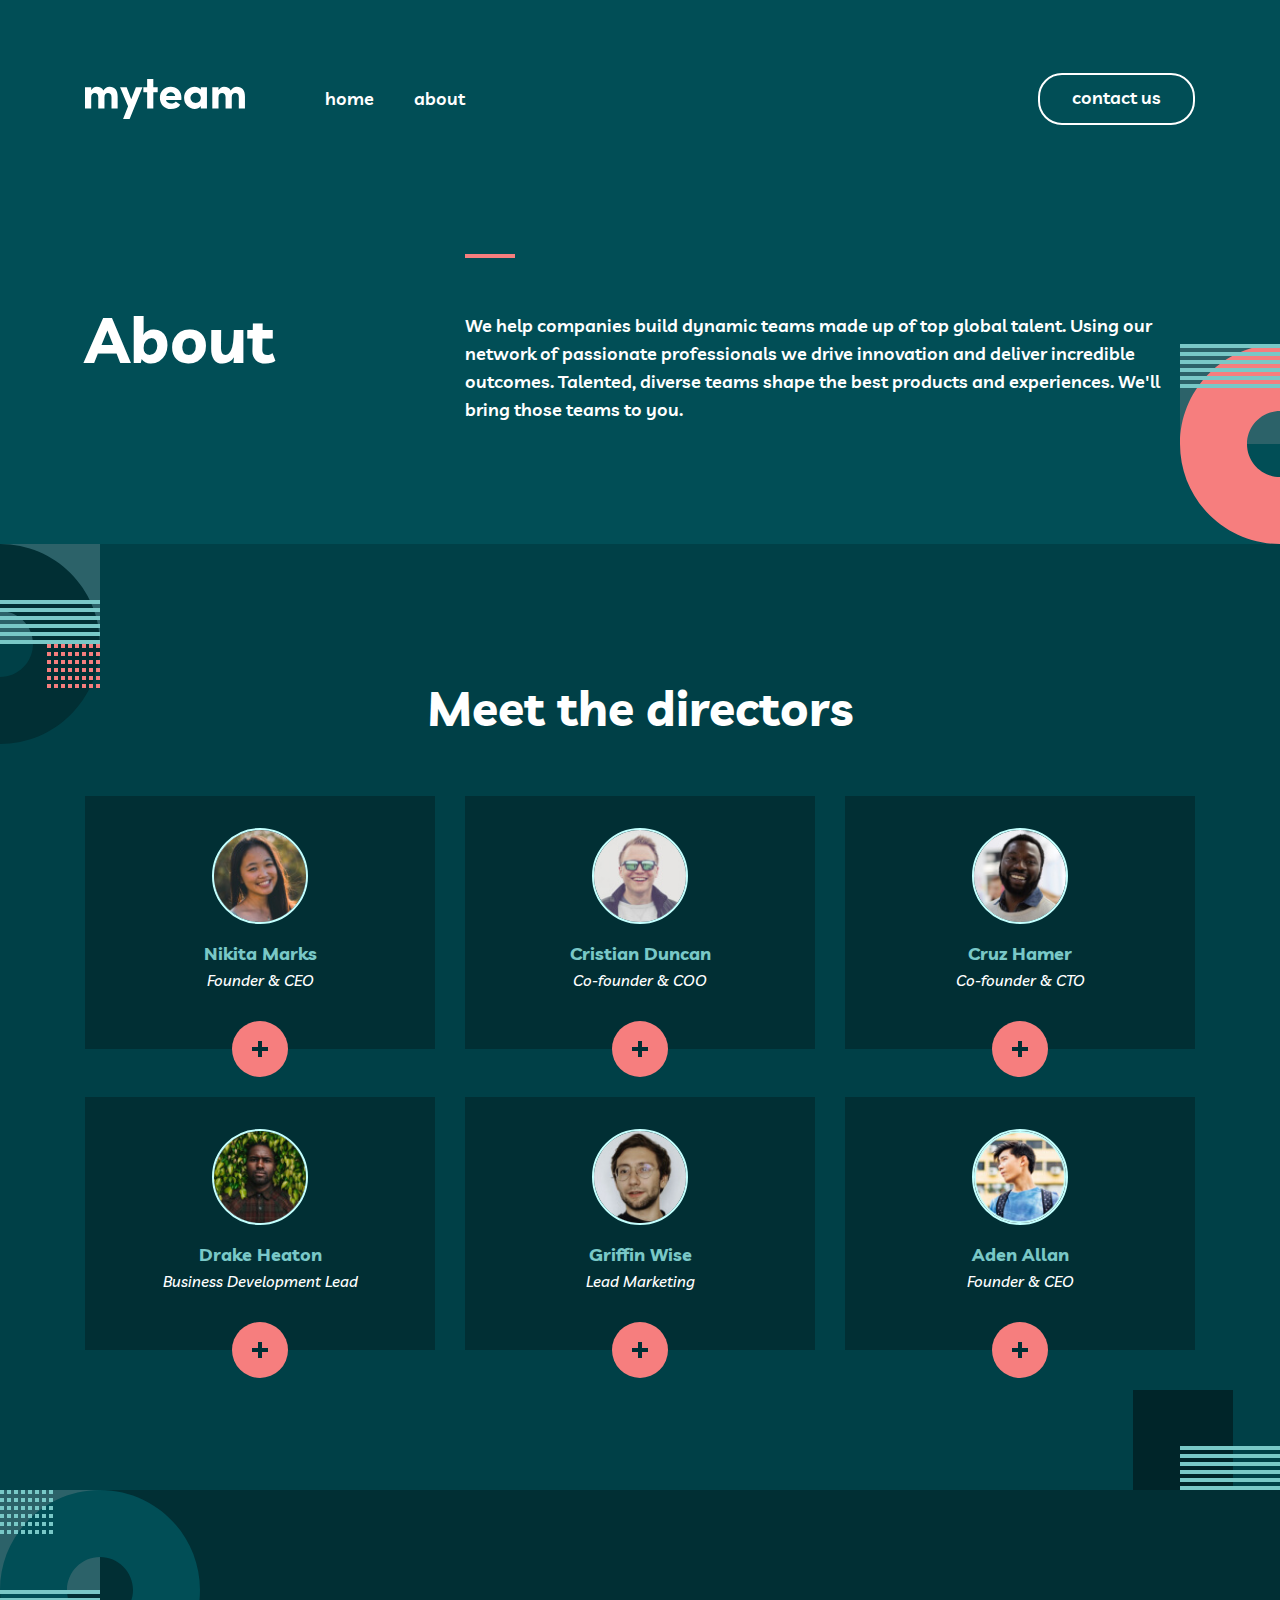
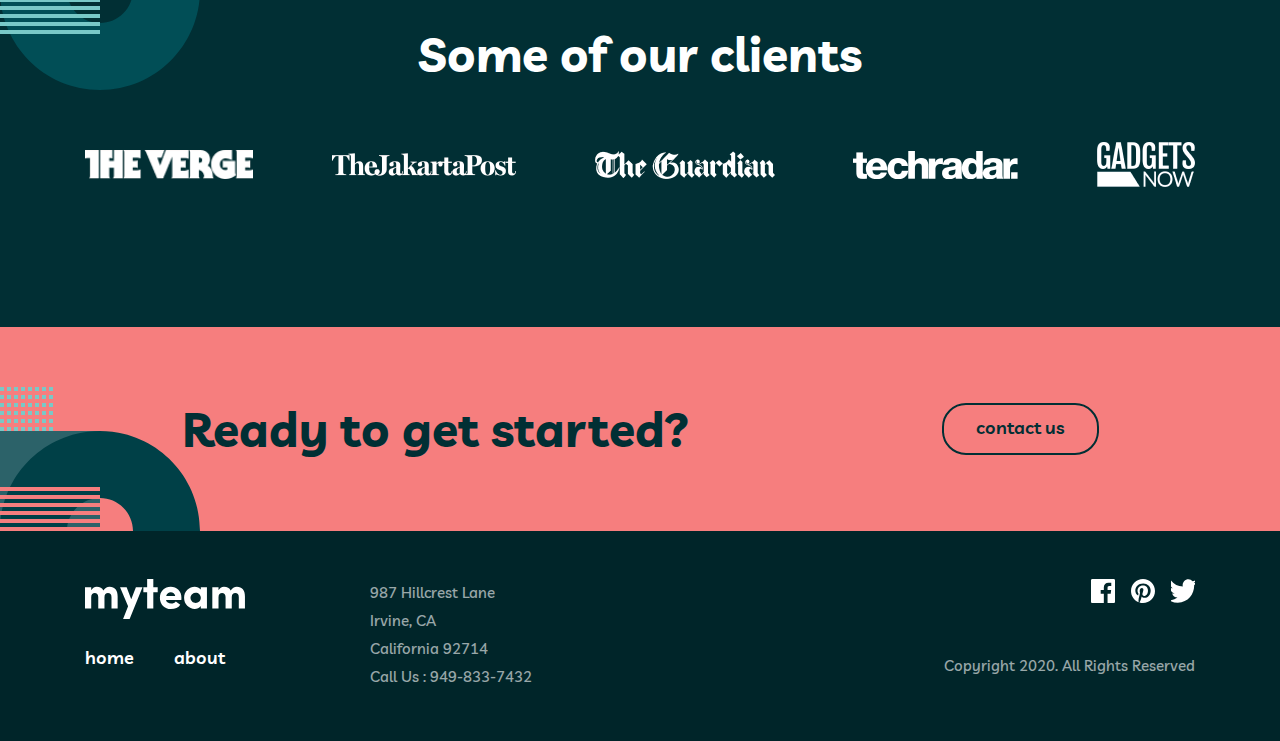
==== about.html @ 6ffe3299 "Initial Commit" ====
<!DOCTYPE html>
<html lang="en">
<head>
  <meta charset="UTF-8">
  <meta http-equiv="X-UA-Compatible" content="IE=edge">
  <meta name="viewport" content="width=device-width, initial-scale=1.0">
  <title>My Team</title>

  <!-- FONTS -->
  <link rel="preconnect" href="https://fonts.googleapis.com">
  <link rel="preconnect" href="https://fonts.gstatic.com" crossorigin>
  <link href="https://fonts.googleapis.com/css2?family=Livvic:wght@500;600;700&display=swap" rel="stylesheet">

  <!-- CSS -->
  <link rel="stylesheet" href="./css/normalize.css">
  <link rel="stylesheet" href="./css/styles.css">
</head>
<body>

  <!-- HEADER -->
  <header class="header">
    <div class="header-container container">

      <!-- SITE-LOGO -->
      <a class="header-icon" href="index.html">
        <img class="header-icon-image" src="./images/myteam-icon.svg" alt="MyTeam icon" width="160" height="40">
      </a>

      <!-- SITENAV -->
      <nav class="site-nav">
        <ul class="sitenav-list">
          <li class="sitenav-item">
            <a class="sitenav-link" href="index.html">Home</a>
          </li>
          <li class="sitenav-item">
            <a class="sitenav-link" href="about.html">About</a>
          </li>
        </ul>
      </nav>

      <!-- BUTTON -->
      <a class="button" href="contact.html">Contact us</a>

    </div>
  </header>

  <!-- MAIN -->
  <main class="main-content">

    <!-- HERO -->
    <section class="hero about-hero">
      <div class="hero-container container">

        <!-- LEFT-TEXTS -->
        <div class="hero-left-texts">
          <h1 class="hero-left-texts-title-about">About</h1>
        </div>

        <!-- RIGHT-TEXTS -->
        <div class="hero-right-texts-about">
          <hr class="hero-right-texts-line services-left-texts-line">
          <p class="hero-right-texts-info">We help companies build dynamic teams made up of top global talent. Using our network of passionate professionals we drive innovation and deliver incredible outcomes. Talented, diverse teams shape the best products and experiences. We'll bring those teams to you.</p>
        </div>

        <!-- HERO-IMAGES -->
        <img class="about-hero-circle-red" src="./images/about-hero-circle.svg" alt="Hero red image" width="200" height="200">

      </div>
    </section>

    <!-- DIRECTORS -->
    <section class="directors services">
      <div class="container">
        <h2 class="directors-title services-left-texts-title">Meet the directors</h2>
        <ul class="directors-list">
          <li class="directors-item">
            <img class="directors-item-image" src="./images/nikita.jpg" alt="Nikita image" width="96" height="96">
            <div class="directors-item-texts">
              <h3 class="directors-item-title">Nikita Marks</h3>
              <p class="directors-item-job">Founder & CEO</p>
            </div>
            <a class="directors-item-pulse" href="#">
              <img class="directors-item-pulse-image" src="./images/icon-plus.svg" alt="Pulse icon">
            </a>
          </li>
          <li class="directors-item">
            <img class="directors-item-image" src="./images/cristian.jpg" alt="Cristian image" width="96" height="96">
            <div class="directors-item-texts">
              <h3 class="directors-item-title">Cristian Duncan</h3>
              <p class="directors-item-job">Co-founder & COO</p>
            </div>
            <a class="directors-item-pulse" href="#">
              <img class="directors-item-pulse-image" src="./images/icon-plus.svg" alt="Pulse icon">
            </a>
          </li>
          <li class="directors-item">
            <img class="directors-item-image" src="./images/cruz.jpg" alt="Cruz image" width="96" height="96">
            <div class="directors-item-texts">
              <h3 class="directors-item-title">Cruz Hamer</h3>
              <p class="directors-item-job">Co-founder & CTO</p>
            </div>
            <a class="directors-item-pulse" href="#">
              <img class="directors-item-pulse-image" src="./images/icon-plus.svg" alt="Pulse icon">
            </a>
          </li>
          <li class="directors-item">
            <img class="directors-item-image" src="./images/drake.jpg" alt="Drake image" width="96" height="96">
            <div class="directors-item-texts">
              <h3 class="directors-item-title">Drake Heaton</h3>
              <p class="directors-item-job">Business Development Lead</p>
            </div>
            <a class="directors-item-pulse" href="#">
              <img class="directors-item-pulse-image" src="./images/icon-plus.svg" alt="Pulse icon">
            </a>
          </li>
          <li class="directors-item">
            <img class="directors-item-image" src="./images/griffin.jpg" alt="Griffin image" width="96" height="96">
            <div class="directors-item-texts">
              <h3 class="directors-item-title">Griffin Wise</h3>
              <p class="directors-item-job">Lead Marketing</p>
            </div>
            <a class="directors-item-pulse" href="#">
              <img class="directors-item-pulse-image" src="./images/icon-plus.svg" alt="Pulse icon">
            </a>
          </li>
          <li class="directors-item">
            <img class="directors-item-image" src="./images/aden.jpg" alt="Aden image" width="96" height="96">
            <div class="directors-item-texts">
              <h3 class="directors-item-title">Aden Allan</h3>
              <p class="directors-item-job">Founder & CEO</p>
            </div>
            <a class="directors-item-pulse" href="#">
              <img class="directors-item-pulse-image" src="./images/icon-plus.svg" alt="Pulse icon">
            </a>
          </li>
        </ul>

        <!-- DIRECTORS-IMAGE -->
        <img class="directors-left-image" src="./images/reviews-bg-right.svg" alt="Image" width="200" height="200">
        <img class="directors-right-image" src="./images/reviews-bg-left.svg" alt="Image" width="147" height="100">
      </div>
    </section>

    <!-- CLIENTS -->
    <section class="clients services">
      <div class="container">
        <h2 class="directors-title services-left-texts-title">Some of our clients</h2>
        <div class="our-clients">
          <a class="our-clients-link" href="https://www.theverge.com" target="_blank">
            <img class="our-clients-image" src="./images/the-verge.png" alt="The verge image" width="168" height="28" srcset="./images/the-verge.png 1x, ./images/the-verge@2x.png 2x">
          </a>
          <a class="our-clients-link" href="https://www.thejakartapost.com" target="_blank">
            <img class="our-clients-image" src="./images/the-jakarta-post.png" alt="The Jakarta image" width="184" height="23" srcset="./images/the-jakarta-post.png 1x, ./images/the-jakarta-post@2x.png 2x">
          </a>
          <a class="our-clients-link" href="https://www.theguardian.com" target="_blank">
            <img class="our-clients-image" src="./images/the-guardian.png" alt="The Guardian image" width="180" height="28" srcset="./images/the-guardian.png 1x, ./images/the-guardian@2x.png 2x">
          </a>
          <a class="our-clients-link" href="https://www.techradar.com" target="_blank">
            <img class="our-clients-image" src="./images/techradar.png" alt="Techradar image" width="165" height="28" srcset="./images/techradar.png 1x, ./images/techradar@2x.png 2x">
          </a>
          <a class="our-clients-link" href="https://www.gadgetsnow.com" target="_blank">
            <img class="our-clients-image" src="./images/gadgets-now.png" alt="Gadgets Now image" width="98" height="45" srcset="./images/gadgets-now.png 1x, ./images/gadgets-now@2x.png 2x">
          </a>
        </div>

        <!-- CLIENTS-IMAGE -->
        <img class="clients-image" src="./images/clients-circle.svg" alt="Clients Circle Image" width="200" height="200">
      </div>
    </section>

    <!-- CTA -->
    <section class="cta">
      <div class="cta-container container">
        <h2 class="cta-title">Ready to get started?</h2>
        <a class="button button-dark" href="contact.html">Contact us</a>
        <img class="cta-image" src="./images/cta-bg.svg" alt="services Circle image" width="200" height="244">
      </div>
    </section>

  </main>

  <!-- FOOTER -->
  <footer class="footer">
    <div class="container">
      <ul class="footer-list">
        <li class="footer-item footer-item-link">
          <a class="footer-icon header-icon" href="index.html">
            <img class="header-icon-image" src="./images/myteam-icon.svg" alt="MyTeam icon" width="160" height="40">
          </a>
          <ul class="sitenav-list footer-list">
            <li class="sitenav-item footer-item">
              <a class="sitenav-link" href="index.html">Home</a>
            </li>
            <li class="sitenav-item footer-item">
              <a class="sitenav-link" href="about.html">About</a>
            </li>
          </ul>
        </li>
        <li class="footer-item footer-address">
          <ul class="footer-address-list">
            <li class="footer-address-item">987 Hillcrest Lane</li>
            <li class="footer-address-item">Irvine, CA</li>
            <li class="footer-address-item">California 92714</li>
            <li class="footer-address-item">Call Us : 949-833-7432</li>
          </ul>
        </li>
        <li class="footer-item footer-socials">
          <ul class="footer-socials-list">
            <li class="footer-socials-item">
              <a class="footer-socials-link" href="https://facebook.com" target="_blank">
                <img class="footer-socials-icon-image" src="./images/icon-facebook.svg" alt="Footer Facebook icon" width="24" height="24">
              </a>
            </li>
            <li class="footer-socials-item">
              <a class="footer-socials-link" href="https://pinterest.com" target="_blank">
                <img class="footer-socials-icon-image" src="./images/icon-pinterest.svg" alt="Footer Pinterest icon" width="24" height="24">
              </a>
            </li>
            <li class="footer-socials-item">
              <a class="footer-socials-link" href="https://twitter.com" target="_blank">
                <img class="footer-socials-icon-image" src="./images/icon-twitter.svg" alt="Footer Facebook icon" width="24" height="24">
              </a>
            </li>
          </ul>
          <p class="footer-socials-info">Copyright 2020. All Rights Reserved</p>
        </li>
      </ul>
    </div>
  </footer>

</body>
</html>
---- css/styles.css ----
/* CUSTOM CSS */
:root {
  --background-color: #014e56;
  --text-color: #fff;
  --primary-color: #f67e7e;
  --icons-color: #2c6269;
  --people-names-color: #79c8c7;
}

/* GLOBAL STYLES */
html {
  scroll-behavior: smooth;
  height: 100%;
  box-sizing: border-box;
}

*,
*::before,
*::after {
  box-sizing: inherit;
}

body {
  margin: 0;
  padding: 0;
  height: 100%;
  display: flex;
  flex-direction: column;
  font-family: "Livvic", "Arial", sans-serif;
  font-weight: 600;
  font-size: 15px;
  line-height: 28px;
  background-color: var(--background-color);
  color: var(--text-color);
  overflow-x: hidden;
}

img {
  max-width: 100%;
  height: auto;
  object-fit: cover;
}

/* OUTLINE */
*:focus {
  outline: 2px dashed var(--text-color);
  outline-offset: 4px;
}

/* CONTAINER */
.container {
  width: 1150px;
  padding: 0 20px;
  margin: 0 auto;
}

/* BUTTON */
.button {
  font-size: 18px;
  line-height: 28px;
  color: var(--text-color);
  text-transform: lowercase;
  padding: 9px 32px 11px;
  border: 2px solid var(--text-color);
  box-sizing: border-box;
  cursor: pointer;
  border-radius: 24px;
  text-decoration: none;
}

.button:hover {
  background-color: var(--text-color);
  color: #012f34;
  border-color: var(--text-color);
}

.button:active {
  opacity: 0.6;
}

.button-dark {
  border: 2px solid #012f34;
  color: #012f34;
}

.submit-button {
  background-color: var(--text-color);
  color: #012f34;
  border-color: var(--text-color);
}

.button-dark:hover {
  background-color: #012f34;
  color: var(--text-color);
  border-color: #012f34;
}

/* MAIN */
.main-content {
  flex-grow: 1;
}

/* HEADER */
.header {
  padding: 73px 0;
}

.header-container {
  display: flex;
  align-items: center;
}

.header-icon {
  margin-right: 80px;
}

.header-icon-image {
  width: 160px;
  height: 40px;
  display: block;
}

.site-nav {
  margin-right: auto;
}

.sitenav-list {
  margin: 0;
  padding: 0;
  list-style: none;
  display: flex;
}

.sitenav-item:not(:last-child) {
  margin-right: 40px;
}

.sitenav-link {
  color: var(--text-color);
  text-transform: lowercase;
  font-size: 18px;
  text-decoration: none;
}

.sitenav-link:hover {
  opacity: 0.8;
}

.sitenav-link:active {
  opacity: 0.6;
}

/* HERO */
.hero {
  position: relative;
  padding: 56px 0 250px;
}

.hero-container {
  display: flex;
  justify-content: space-between;
  align-items: center;
}

.hero-left-texts {
  margin-right: 30px;
}

.hero-left-texts-title {
  font-weight: bold;
  font-size: 100px;
  line-height: 100px;
}

.hero-left-texts-primary {
  color: var(--primary-color);
}

.hero-right-texts {
  width: 445px;
}

.hero-right-texts-line {
  width: 50px;
  height: 4px;
  border: 0;
  background-color: #79c8c7;
  margin: 0;
  margin-bottom: 79px;
}

.hero-right-texts-info {
  font-size: 18px;
  margin: 0;
}

.hero-circle-dark {
  position: absolute;
  left: -100px;
}

.hero-circle-red {
  position: absolute;
  right: 165px;
  bottom: -100px;
}

/* SERVICES */
.services {
  position: relative;
  z-index: 1;
  padding: 140px 0;
  background-color: #012f34;
}

.services-container {
  display: flex;
}

.services-left-texts {
  margin-right: 125px;
  width: 445px;
  flex-shrink: 0;
}

.services-left-texts-line {
  margin-bottom: 54px;
  background-color: var(--primary-color);
}

.services-left-texts-title {
  font-weight: bold;
  font-size: 48px;
  line-height: 48px;
}

.services-right-content {
  margin: 0;
  padding: 0;
  list-style: none;
  padding-top: 58px;
}

.services-right-box {
  width: 540px;
  display: flex;
  align-items: center;
}

.services-right-box:not(:last-child) {
  margin-bottom: 32px;
}

.services-right-box-image {
  width: 72px;
  height: 72px;
  display: block;
  margin-right: 23px;
}

.services-right-box-texts-title {
  font-weight: bold;
  font-size: 18px;
  margin: 0 0 16px;
  color: var(--primary-color);
}

.services-right-box-texts-info {
  line-height: 25px;
  margin: 0;
  opacity: 0.8;
}

.services-image {
  width: 200px;
  height: 244px;
  display: block;
  position: absolute;
  bottom: 0;
  right: -100px;
}

/* REVIEWS */
.reviews {
  position: relative;
  padding: 140px 0;
}

.reviews-title {
  font-weight: bold;
  font-size: 48px;
  line-height: 48px;
  text-align: center;
  margin: 0 0 56px;
}

.reviews-primary {
  color: var(--people-names-color);
}

.reviews-content {
  display: flex;
  justify-content: space-between;
}

.reviews-box {
  text-align: center;
  width: 350px;
  position: relative;
}

.reviews-box::before {
  content: "";
  display: block;
  width: 67px;
  height: 56px;
  margin-left: 50%;
  position: relative;
  z-index: -1;
  transform: translateX(-50%);
  margin-bottom: -20px;
  background-image: url(../images/icon-quotes.svg);
  background-repeat: no-repeat;
}

.reviews-box-info {
  line-height: 25px;
  margin: 0 0 24px;
}

.reviews-box-title {
  color: var(--people-names-color);
  font-weight: bold;
  font-size: 18px;
  margin: 0 0 2px;
}

.reviews-box-job {
  display: block;
  font-style: italic;
  font-weight: 500;
  margin-bottom: 32px;
}

.reviews-box-image {
  width: 62px;
  height: 62px;
  border: 2px solid #c4fffe;
  display: block;
  border-radius: 50%;
  margin: 0 auto;
}

.reviews-left-image {
  position: absolute;
  top: 0;
  left: 0;
}

.reviews-right-image {
  position: absolute;
  right: 0;
  bottom: -100px;
}

/* CTA */
.cta {
  position: relative;
  z-index: 1;
  padding: 76px 0;
  background-color: var(--primary-color);
}

.cta-container {
  width: 957px;
  display: flex;
  align-items: center;
  justify-content: space-between;
}

.cta-title {
  font-weight: bold;
  font-size: 48px;
  line-height: 48px;
  color: #012f34;
  margin: 0;
}

.cta-image {
  position: absolute;
  left: 0;
  bottom: -100px;
}

/* FOOTER */
.footer {
  position: relative;
  z-index: 1;
  padding: 48px 0;
  background-color: #002529;
}

.footer-list {
  margin: 0;
  padding: 0;
  list-style: none;
  display: flex;
}

.footer-item-link {
  margin-right: 125px;
}

.footer-address {
  margin-right: auto;
}

.footer-address-list {
  list-style: none;
  margin: 0;
  padding: 0;
}

.footer-address-item {
  opacity: 0.6;
  font-weight: 500;
}

.footer-socials-list {
  display: flex;
  align-items: center;
  margin: 0;
  padding: 0;
  list-style: none;
  margin-bottom: 50px;
  justify-content: flex-end;
}

.footer-socials-item:not(:last-child) {
  margin-right: 16px;
}

.footer-socials-link {
  display: block;
}

.footer-icon {
  display: block;
  margin: 0;
  margin-bottom: 25px;
}

.footer-socials-info {
  line-height: 25px;
  opacity: 0.6;
  font-weight: 500;
}

.footer-socials-icon-image {
  width: 24px;
  height: 24px;
  display: block;
}

.hero-right-texts-about {
  width: 730px;
}

.hero-left-texts-title-about {
  font-size: 64px;
}

.about-hero-circle-red {
  position: absolute;
  right: -100px;
  bottom: 0;
}

.about-hero {
  padding: 56px 0 120px;
}

.directors-title {
  margin: 0 0 64px;
  text-align: center;
}

.directors-list {
  display: flex;
  flex-wrap: wrap;
  margin: 0;
  padding: 0;
  list-style: none;
  margin-right: -30px;
  margin-bottom: -48px;
}

.directors {
  background-color: #004047;
}

.directors-item {
  width: 350px;
  text-align: center;
  background-color: #012f34;
  margin-right: 30px;
  margin-bottom: 48px;
  padding: 32px 24px 56px;
  position: relative;
}

.directors-item-image {
  width: 96px;
  height: 96px;
  border: 2px solid #c4fffe;
  display: block;
  border-radius: 50%;
  margin: 0 auto 16px;
}

.directors-item-title {
  font-weight: bold;
  font-size: 18px;
  color: #79c8c7;
  margin: 0;
}

.directors-item-job {
  font-weight: 500;
  line-height: 25px;
  font-style: italic;
  margin: 0;
}

.directors-item-pulse {
  padding: 20px;
  background-color: var(--primary-color);
  border-radius: 50%;
  color: #012f34;
  display: inline-flex;
  position: absolute;
  bottom: -28px;
  left: 50%;
  transform: translateX(-28px);
}

.directors-left-image {
  position: absolute;
  top: 0;
  left: -100px;
}

.directors-right-image {
  position: absolute;
  bottom: 0;
  right: 0;
}

/* CLIENTS */
.our-clients {
  display: flex;
  align-items: center;
  justify-content: space-between;
}

.our-clients-image {
  display: block;
}

.clients-image {
  position: absolute;
  top: 0;
  left: 0;
}

.footer-socials-link:hover {
  opacity: 0.8;
}

.footer-socials-link:active {
  opacity: 0.6;
}

/* CONTACT */
.contact-texts {
  width: 540px;
  margin-right: 30px;
}

.contact-title {
  margin: 0 0 48px;
}

.contacts-texts-info-title {
  font-weight: bold;
  font-size: 32px;
  line-height: 48px;
  margin: 0;
  color: var(--primary-color);
  margin: 0 0 32px;
}

.services-right-content {
  padding-top: 0;
}

.services-right-box {
  margin: 0 8px;
}

.contact-texts-box-info {
  margin: 0;
  color: var(--text-color);
}

.contact {
  position: relative;
  padding: 60px 0 150px;
}

.contact-container {
  display: flex;
  justify-content: space-between;
}

.contact-form {
  width: 540px;
}

.contact-form-input {
  width: 100%;
  background-color: transparent;
  border: 0;
  color: #fff;
  padding: 16px;
  border-bottom: 1px solid #fff;
}

.contact-form-input::placeholder {
  line-height: 25px;
  letter-spacing: -0.12px;
  color: var(--text-color);
  opacity: 0.6;
}

.contact-form-textarea {
  min-height: 100px;
  max-height: 300px;
  resize: vertical;
}

.contact-btn {
  margin-top: 24px;
}

.contact-right-image {
  position: absolute;
  bottom: 0;
  right: -100px;
}
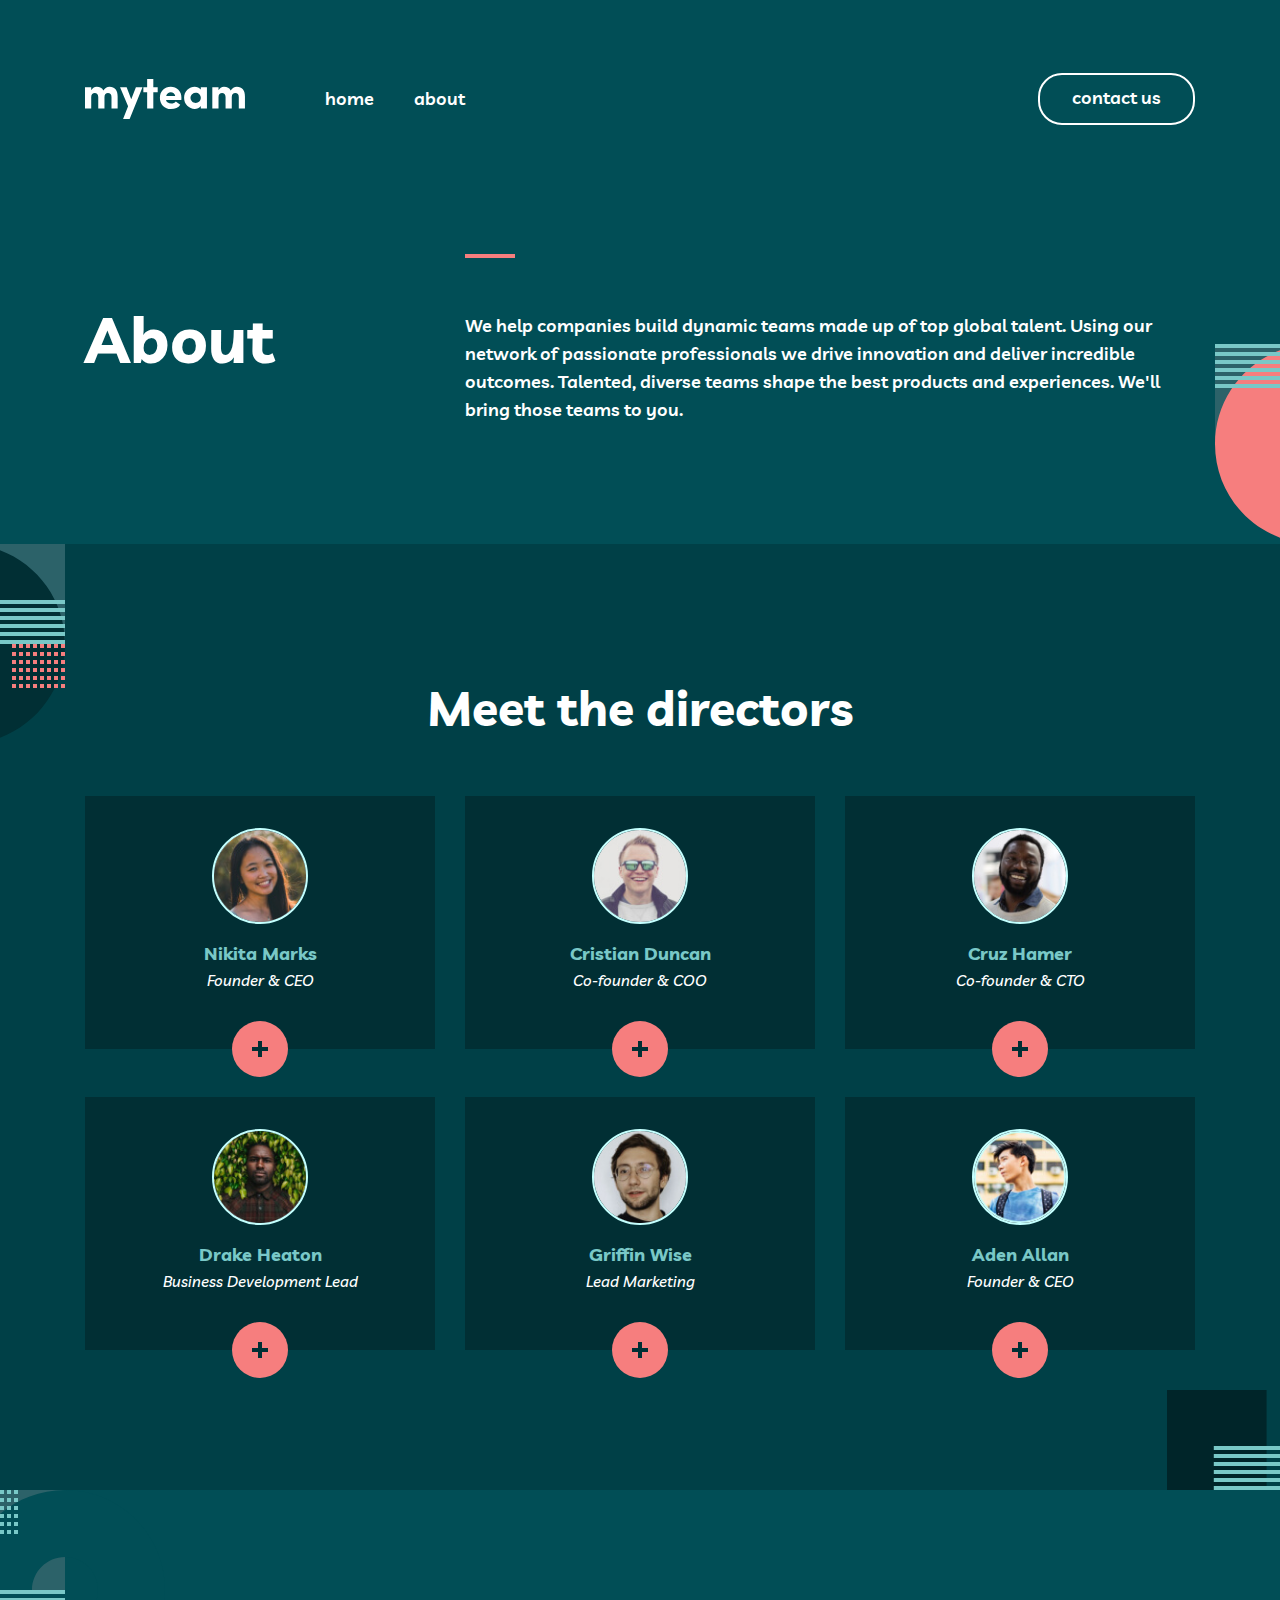
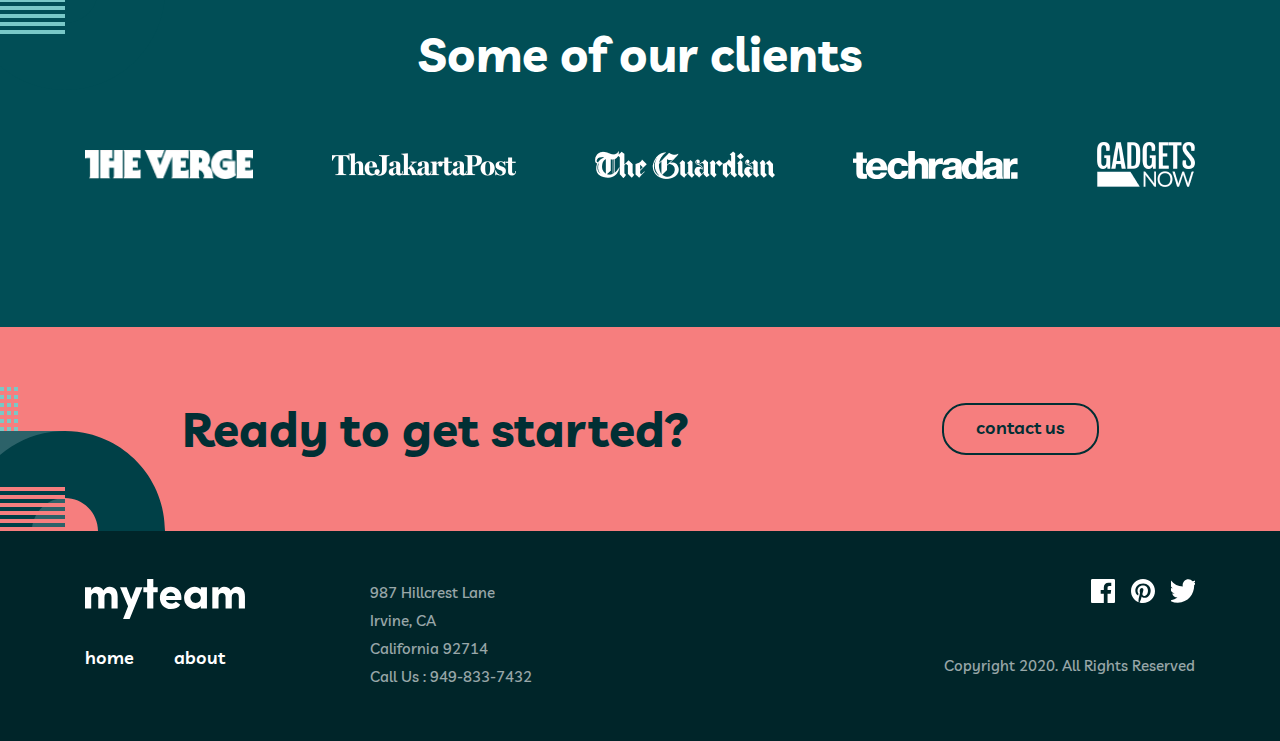
==== commit 563ae109: "Add directors Meet" ====
--- a/about.html
+++ b/about.html
@@ -48,7 +48,7 @@
   <main class="main-content">
 
     <!-- HERO -->
-    <section class="hero about-hero">
+    <section class="about-hero">
       <div class="hero-container container">
 
         <!-- LEFT-TEXTS -->
@@ -62,87 +62,188 @@
           <p class="hero-right-texts-info">We help companies build dynamic teams made up of top global talent. Using our network of passionate professionals we drive innovation and deliver incredible outcomes. Talented, diverse teams shape the best products and experiences. We'll bring those teams to you.</p>
         </div>
 
-        <!-- HERO-IMAGES -->
-        <img class="about-hero-circle-red" src="./images/about-hero-circle.svg" alt="Hero red image" width="200" height="200">
-
       </div>
     </section>
 
     <!-- DIRECTORS -->
-    <section class="directors services">
+    <section class="directors">
       <div class="container">
         <h2 class="directors-title services-left-texts-title">Meet the directors</h2>
         <ul class="directors-list">
           <li class="directors-item">
-            <img class="directors-item-image" src="./images/nikita.jpg" alt="Nikita image" width="96" height="96">
-            <div class="directors-item-texts">
+            <div class="directors-content">
+              <img class="directors-item-image" src="./images/nikita.jpg" alt="Nikita image" width="96" height="96">
+              <div class="directors-item-texts">
+                <h3 class="directors-item-title">Nikita Marks</h3>
+                <p class="directors-item-job">Founder & CEO</p>
+              </div>
+            </div>
+            <div class="directors-item-meet visually-hidden">
               <h3 class="directors-item-title">Nikita Marks</h3>
-              <p class="directors-item-job">Founder & CEO</p>
-            </div>
-            <a class="directors-item-pulse" href="#">
-              <img class="directors-item-pulse-image" src="./images/icon-plus.svg" alt="Pulse icon">
-            </a>
-          </li>
-          <li class="directors-item">
-            <img class="directors-item-image" src="./images/cristian.jpg" alt="Cristian image" width="96" height="96">
-            <div class="directors-item-texts">
+              <span class="directors-item-meet-text">“Empowered teams create truly amazing products. Set the north star and let them follow it.”</span>
+              <ul class="directors-social-list">
+                <li class="directors-social-item">
+                  <a class="directors-social-link" href="https://twitter.com" target="_blank">
+                    <svg class="directors-social-img" width="24" height="20" fill="none" xmlns="http://www.w3.org/2000/svg"><path d="M24 2.557a9.83 9.83 0 0 1-2.828.775A4.932 4.932 0 0 0 23.337.608a9.864 9.864 0 0 1-3.127 1.195A4.916 4.916 0 0 0 16.616.248c-3.179 0-5.515 2.966-4.797 6.045A13.978 13.978 0 0 1 1.671 1.149a4.93 4.93 0 0 0 1.523 6.574 4.903 4.903 0 0 1-2.229-.616c-.054 2.281 1.581 4.415 3.949 4.89a4.935 4.935 0 0 1-2.224.084 4.928 4.928 0 0 0 4.6 3.419A9.9 9.9 0 0 1 0 17.54a13.94 13.94 0 0 0 7.548 2.212c9.142 0 14.307-7.721 13.995-14.646A10.025 10.025 0 0 0 24 2.557Z" fill="currentColor"/></svg>
+                  </a>
+                </li>
+                <li class="directors-social-item">
+                  <a class="directors-social-link" href="https://www.linkedin.com" target="_blank">
+                    <svg class="directors-social-img" width="20" height="20" fill="none" xmlns="http://www.w3.org/2000/svg"><path fill-rule="evenodd" clip-rule="evenodd" d="M2 0h16c1.1 0 2 .9 2 2v16c0 1.1-.9 2-2 2H2c-1.1 0-2-.9-2-2V2C0 .9.9 0 2 0Zm4 17V8H3v9h3ZM4.5 6.3c-1 0-1.8-.8-1.8-1.8s.8-1.8 1.8-1.8 1.8.8 1.8 1.8-.8 1.8-1.8 1.8ZM14 17h3v-5.7c0-1.9-1.6-3.5-3.5-3.5-.9 0-2 .6-2.5 1.4V8H8v9h3v-5.3c0-.8.7-1.5 1.5-1.5s1.5.7 1.5 1.5V17Z" fill="currentColor"/></svg>
+                  </a>
+                </li>
+              </ul>
+            </div>
+            <button class="directors-item-pulse" type="button">
+              <img class="directors-item-pulse-image" src="./images/icon-plus.svg" alt="Pulse icon">
+            </button>
+          </li>
+          <li class="directors-item">
+            <div class="directors-content">
+              <img class="directors-item-image" src="./images/cristian.jpg" alt="Cristian image" width="96" height="96">
+              <div class="directors-item-texts">
+                <h3 class="directors-item-title">Cristian Duncan</h3>
+                <p class="directors-item-job">Co-founder & COO</p>
+              </div>
+            </div>
+            <div class="directors-item-meet visually-hidden">
               <h3 class="directors-item-title">Cristian Duncan</h3>
-              <p class="directors-item-job">Co-founder & COO</p>
-            </div>
-            <a class="directors-item-pulse" href="#">
-              <img class="directors-item-pulse-image" src="./images/icon-plus.svg" alt="Pulse icon">
-            </a>
-          </li>
-          <li class="directors-item">
-            <img class="directors-item-image" src="./images/cruz.jpg" alt="Cruz image" width="96" height="96">
-            <div class="directors-item-texts">
+              <span class="directors-item-meet-text">“Empowered teams create truly amazing products. Set the north star and let them follow it.”</span>
+              <ul class="directors-social-list">
+                <li class="directors-social-item">
+                  <a class="directors-social-link" href="https://twitter.com" target="_blank">
+                    <svg class="directors-social-img" width="24" height="20" fill="none" xmlns="http://www.w3.org/2000/svg"><path d="M24 2.557a9.83 9.83 0 0 1-2.828.775A4.932 4.932 0 0 0 23.337.608a9.864 9.864 0 0 1-3.127 1.195A4.916 4.916 0 0 0 16.616.248c-3.179 0-5.515 2.966-4.797 6.045A13.978 13.978 0 0 1 1.671 1.149a4.93 4.93 0 0 0 1.523 6.574 4.903 4.903 0 0 1-2.229-.616c-.054 2.281 1.581 4.415 3.949 4.89a4.935 4.935 0 0 1-2.224.084 4.928 4.928 0 0 0 4.6 3.419A9.9 9.9 0 0 1 0 17.54a13.94 13.94 0 0 0 7.548 2.212c9.142 0 14.307-7.721 13.995-14.646A10.025 10.025 0 0 0 24 2.557Z" fill="currentColor"/></svg>
+                  </a>
+                </li>
+                <li class="directors-social-item">
+                  <a class="directors-social-link" href="https://www.linkedin.com" target="_blank">
+                    <svg class="directors-social-img" width="20" height="20" fill="none" xmlns="http://www.w3.org/2000/svg"><path fill-rule="evenodd" clip-rule="evenodd" d="M2 0h16c1.1 0 2 .9 2 2v16c0 1.1-.9 2-2 2H2c-1.1 0-2-.9-2-2V2C0 .9.9 0 2 0Zm4 17V8H3v9h3ZM4.5 6.3c-1 0-1.8-.8-1.8-1.8s.8-1.8 1.8-1.8 1.8.8 1.8 1.8-.8 1.8-1.8 1.8ZM14 17h3v-5.7c0-1.9-1.6-3.5-3.5-3.5-.9 0-2 .6-2.5 1.4V8H8v9h3v-5.3c0-.8.7-1.5 1.5-1.5s1.5.7 1.5 1.5V17Z" fill="currentColor"/></svg>
+                  </a>
+                </li>
+              </ul>
+            </div>
+            <button class="directors-item-pulse" type="button">
+              <img class="directors-item-pulse-image" src="./images/icon-plus.svg" alt="Pulse icon">
+            </button>
+          </li>
+          <li class="directors-item">
+            <div class="directors-content">
+              <img class="directors-item-image" src="./images/cruz.jpg" alt="Cruz image" width="96" height="96">
+              <div class="directors-item-texts">
+                <h3 class="directors-item-title">Cruz Hamer</h3>
+                <p class="directors-item-job">Co-founder & CTO</p>
+              </div>
+            </div>
+            <div class="directors-item-meet visually-hidden">
               <h3 class="directors-item-title">Cruz Hamer</h3>
-              <p class="directors-item-job">Co-founder & CTO</p>
-            </div>
-            <a class="directors-item-pulse" href="#">
-              <img class="directors-item-pulse-image" src="./images/icon-plus.svg" alt="Pulse icon">
-            </a>
-          </li>
-          <li class="directors-item">
-            <img class="directors-item-image" src="./images/drake.jpg" alt="Drake image" width="96" height="96">
-            <div class="directors-item-texts">
+              <span class="directors-item-meet-text">“Empowered teams create truly amazing products. Set the north star and let them follow it.”</span>
+              <ul class="directors-social-list">
+                <li class="directors-social-item">
+                  <a class="directors-social-link" href="https://twitter.com" target="_blank">
+                    <svg class="directors-social-img" width="24" height="20" fill="none" xmlns="http://www.w3.org/2000/svg"><path d="M24 2.557a9.83 9.83 0 0 1-2.828.775A4.932 4.932 0 0 0 23.337.608a9.864 9.864 0 0 1-3.127 1.195A4.916 4.916 0 0 0 16.616.248c-3.179 0-5.515 2.966-4.797 6.045A13.978 13.978 0 0 1 1.671 1.149a4.93 4.93 0 0 0 1.523 6.574 4.903 4.903 0 0 1-2.229-.616c-.054 2.281 1.581 4.415 3.949 4.89a4.935 4.935 0 0 1-2.224.084 4.928 4.928 0 0 0 4.6 3.419A9.9 9.9 0 0 1 0 17.54a13.94 13.94 0 0 0 7.548 2.212c9.142 0 14.307-7.721 13.995-14.646A10.025 10.025 0 0 0 24 2.557Z" fill="currentColor"/></svg>
+                  </a>
+                </li>
+                <li class="directors-social-item">
+                  <a class="directors-social-link" href="https://www.linkedin.com" target="_blank">
+                    <svg class="directors-social-img" width="20" height="20" fill="none" xmlns="http://www.w3.org/2000/svg"><path fill-rule="evenodd" clip-rule="evenodd" d="M2 0h16c1.1 0 2 .9 2 2v16c0 1.1-.9 2-2 2H2c-1.1 0-2-.9-2-2V2C0 .9.9 0 2 0Zm4 17V8H3v9h3ZM4.5 6.3c-1 0-1.8-.8-1.8-1.8s.8-1.8 1.8-1.8 1.8.8 1.8 1.8-.8 1.8-1.8 1.8ZM14 17h3v-5.7c0-1.9-1.6-3.5-3.5-3.5-.9 0-2 .6-2.5 1.4V8H8v9h3v-5.3c0-.8.7-1.5 1.5-1.5s1.5.7 1.5 1.5V17Z" fill="currentColor"/></svg>
+                  </a>
+                </li>
+              </ul>
+            </div>
+            <button class="directors-item-pulse" type="button">
+              <img class="directors-item-pulse-image" src="./images/icon-plus.svg" alt="Pulse icon">
+            </button>
+          </li>
+          <li class="directors-item">
+            <div class="directors-content">
+              <img class="directors-item-image" src="./images/drake.jpg" alt="Drake image" width="96" height="96">
+              <div class="directors-item-texts">
+                <h3 class="directors-item-title">Drake Heaton</h3>
+                <p class="directors-item-job">Business Development Lead</p>
+              </div>
+            </div>
+            <div class="directors-item-meet visually-hidden">
               <h3 class="directors-item-title">Drake Heaton</h3>
-              <p class="directors-item-job">Business Development Lead</p>
-            </div>
-            <a class="directors-item-pulse" href="#">
-              <img class="directors-item-pulse-image" src="./images/icon-plus.svg" alt="Pulse icon">
-            </a>
-          </li>
-          <li class="directors-item">
-            <img class="directors-item-image" src="./images/griffin.jpg" alt="Griffin image" width="96" height="96">
-            <div class="directors-item-texts">
-              <h3 class="directors-item-title">Griffin Wise</h3>
-              <p class="directors-item-job">Lead Marketing</p>
-            </div>
-            <a class="directors-item-pulse" href="#">
-              <img class="directors-item-pulse-image" src="./images/icon-plus.svg" alt="Pulse icon">
-            </a>
-          </li>
-          <li class="directors-item">
-            <img class="directors-item-image" src="./images/aden.jpg" alt="Aden image" width="96" height="96">
-            <div class="directors-item-texts">
+              <span class="directors-item-meet-text">“Empowered teams create truly amazing products. Set the north star and let them follow it.”</span>
+              <ul class="directors-social-list">
+                <li class="directors-social-item">
+                  <a class="directors-social-link" href="https://twitter.com" target="_blank">
+                    <svg class="directors-social-img" width="24" height="20" fill="none" xmlns="http://www.w3.org/2000/svg"><path d="M24 2.557a9.83 9.83 0 0 1-2.828.775A4.932 4.932 0 0 0 23.337.608a9.864 9.864 0 0 1-3.127 1.195A4.916 4.916 0 0 0 16.616.248c-3.179 0-5.515 2.966-4.797 6.045A13.978 13.978 0 0 1 1.671 1.149a4.93 4.93 0 0 0 1.523 6.574 4.903 4.903 0 0 1-2.229-.616c-.054 2.281 1.581 4.415 3.949 4.89a4.935 4.935 0 0 1-2.224.084 4.928 4.928 0 0 0 4.6 3.419A9.9 9.9 0 0 1 0 17.54a13.94 13.94 0 0 0 7.548 2.212c9.142 0 14.307-7.721 13.995-14.646A10.025 10.025 0 0 0 24 2.557Z" fill="currentColor"/></svg>
+                  </a>
+                </li>
+                <li class="directors-social-item">
+                  <a class="directors-social-link" href="https://www.linkedin.com" target="_blank">
+                    <svg class="directors-social-img" width="20" height="20" fill="none" xmlns="http://www.w3.org/2000/svg"><path fill-rule="evenodd" clip-rule="evenodd" d="M2 0h16c1.1 0 2 .9 2 2v16c0 1.1-.9 2-2 2H2c-1.1 0-2-.9-2-2V2C0 .9.9 0 2 0Zm4 17V8H3v9h3ZM4.5 6.3c-1 0-1.8-.8-1.8-1.8s.8-1.8 1.8-1.8 1.8.8 1.8 1.8-.8 1.8-1.8 1.8ZM14 17h3v-5.7c0-1.9-1.6-3.5-3.5-3.5-.9 0-2 .6-2.5 1.4V8H8v9h3v-5.3c0-.8.7-1.5 1.5-1.5s1.5.7 1.5 1.5V17Z" fill="currentColor"/></svg>
+                  </a>
+                </li>
+              </ul>
+            </div>
+            <button class="directors-item-pulse" type="button">
+              <img class="directors-item-pulse-image" src="./images/icon-plus.svg" alt="Pulse icon">
+            </button>
+          </li>
+          <li class="directors-item">
+            <div class="directors-content">
+              <img class="directors-item-image" src="./images/griffin.jpg" alt="Griffin image" width="96" height="96">
+              <div class="directors-item-texts">
+                <h3 class="directors-item-title">Griffin Wise</h3>
+                <p class="directors-item-job">Lead Marketing</p>
+              </div>
+            </div>
+            <div class="directors-item-meet visually-hidden">
+              <span class="directors-name">Griffin Wise</span>
+              <span class="directors-item-meet-text">“Unique perspectives shape unique products, which is what you need to survive these days.”</span>
+              <ul class="directors-social-list">
+                <li class="directors-social-item">
+                  <a class="directors-social-link" href="https://twitter.com" target="_blank">
+                    <svg class="directors-social-img" width="24" height="20" fill="none" xmlns="http://www.w3.org/2000/svg"><path d="M24 2.557a9.83 9.83 0 0 1-2.828.775A4.932 4.932 0 0 0 23.337.608a9.864 9.864 0 0 1-3.127 1.195A4.916 4.916 0 0 0 16.616.248c-3.179 0-5.515 2.966-4.797 6.045A13.978 13.978 0 0 1 1.671 1.149a4.93 4.93 0 0 0 1.523 6.574 4.903 4.903 0 0 1-2.229-.616c-.054 2.281 1.581 4.415 3.949 4.89a4.935 4.935 0 0 1-2.224.084 4.928 4.928 0 0 0 4.6 3.419A9.9 9.9 0 0 1 0 17.54a13.94 13.94 0 0 0 7.548 2.212c9.142 0 14.307-7.721 13.995-14.646A10.025 10.025 0 0 0 24 2.557Z" fill="currentColor"/></svg>
+                  </a>
+                </li>
+                <li class="directors-social-item">
+                  <a class="directors-social-link" href="https://www.linkedin.com" target="_blank">
+                    <svg class="directors-social-img" width="20" height="20" fill="none" xmlns="http://www.w3.org/2000/svg"><path fill-rule="evenodd" clip-rule="evenodd" d="M2 0h16c1.1 0 2 .9 2 2v16c0 1.1-.9 2-2 2H2c-1.1 0-2-.9-2-2V2C0 .9.9 0 2 0Zm4 17V8H3v9h3ZM4.5 6.3c-1 0-1.8-.8-1.8-1.8s.8-1.8 1.8-1.8 1.8.8 1.8 1.8-.8 1.8-1.8 1.8ZM14 17h3v-5.7c0-1.9-1.6-3.5-3.5-3.5-.9 0-2 .6-2.5 1.4V8H8v9h3v-5.3c0-.8.7-1.5 1.5-1.5s1.5.7 1.5 1.5V17Z" fill="currentColor"/></svg>
+                  </a>
+                </li>
+              </ul>
+            </div>
+            <button class="directors-item-pulse" type="button">
+              <img class="directors-item-pulse-image" src="./images/icon-plus.svg" alt="Pulse icon">
+            </button>
+          </li>
+          <li class="directors-item">
+            <div class="directors-content">
+              <img class="directors-item-image" src="./images/aden.jpg" alt="Aden image" width="96" height="96">
+              <div class="directors-item-texts">
+                <h3 class="directors-item-title">Aden Allan</h3>
+                <p class="directors-item-job">Founder & CEO</p>
+              </div>
+            </div>
+            <div class="directors-item-meet visually-hidden">
               <h3 class="directors-item-title">Aden Allan</h3>
-              <p class="directors-item-job">Founder & CEO</p>
-            </div>
-            <a class="directors-item-pulse" href="#">
-              <img class="directors-item-pulse-image" src="./images/icon-plus.svg" alt="Pulse icon">
-            </a>
+              <span class="directors-item-meet-text">“Empowered teams create truly amazing products. Set the north star and let them follow it.”</span>
+              <ul class="directors-social-list">
+                <li class="directors-social-item">
+                  <a class="directors-social-link" href="https://twitter.com" target="_blank">
+                    <svg class="directors-social-img" width="24" height="20" fill="none" xmlns="http://www.w3.org/2000/svg"><path d="M24 2.557a9.83 9.83 0 0 1-2.828.775A4.932 4.932 0 0 0 23.337.608a9.864 9.864 0 0 1-3.127 1.195A4.916 4.916 0 0 0 16.616.248c-3.179 0-5.515 2.966-4.797 6.045A13.978 13.978 0 0 1 1.671 1.149a4.93 4.93 0 0 0 1.523 6.574 4.903 4.903 0 0 1-2.229-.616c-.054 2.281 1.581 4.415 3.949 4.89a4.935 4.935 0 0 1-2.224.084 4.928 4.928 0 0 0 4.6 3.419A9.9 9.9 0 0 1 0 17.54a13.94 13.94 0 0 0 7.548 2.212c9.142 0 14.307-7.721 13.995-14.646A10.025 10.025 0 0 0 24 2.557Z" fill="currentColor"/></svg>
+                  </a>
+                </li>
+                <li class="directors-social-item">
+                  <a class="directors-social-link" href="https://www.linkedin.com" target="_blank">
+                    <svg class="directors-social-img" width="20" height="20" fill="none" xmlns="http://www.w3.org/2000/svg"><path fill-rule="evenodd" clip-rule="evenodd" d="M2 0h16c1.1 0 2 .9 2 2v16c0 1.1-.9 2-2 2H2c-1.1 0-2-.9-2-2V2C0 .9.9 0 2 0Zm4 17V8H3v9h3ZM4.5 6.3c-1 0-1.8-.8-1.8-1.8s.8-1.8 1.8-1.8 1.8.8 1.8 1.8-.8 1.8-1.8 1.8ZM14 17h3v-5.7c0-1.9-1.6-3.5-3.5-3.5-.9 0-2 .6-2.5 1.4V8H8v9h3v-5.3c0-.8.7-1.5 1.5-1.5s1.5.7 1.5 1.5V17Z" fill="currentColor"/></svg>
+                  </a>
+                </li>
+              </ul>
+            </div>
+            <button class="directors-item-pulse" type="button">
+              <img class="directors-item-pulse-image" src="./images/icon-plus.svg" alt="Pulse icon">
+            </button>
           </li>
         </ul>
-
-        <!-- DIRECTORS-IMAGE -->
-        <img class="directors-left-image" src="./images/reviews-bg-right.svg" alt="Image" width="200" height="200">
-        <img class="directors-right-image" src="./images/reviews-bg-left.svg" alt="Image" width="147" height="100">
       </div>
     </section>
 
     <!-- CLIENTS -->
-    <section class="clients services">
+    <section class="clients">
       <div class="container">
         <h2 class="directors-title services-left-texts-title">Some of our clients</h2>
         <div class="our-clients">
@@ -162,9 +263,6 @@
             <img class="our-clients-image" src="./images/gadgets-now.png" alt="Gadgets Now image" width="98" height="45" srcset="./images/gadgets-now.png 1x, ./images/gadgets-now@2x.png 2x">
           </a>
         </div>
-
-        <!-- CLIENTS-IMAGE -->
-        <img class="clients-image" src="./images/clients-circle.svg" alt="Clients Circle Image" width="200" height="200">
       </div>
     </section>
 
@@ -173,7 +271,6 @@
       <div class="cta-container container">
         <h2 class="cta-title">Ready to get started?</h2>
         <a class="button button-dark" href="contact.html">Contact us</a>
-        <img class="cta-image" src="./images/cta-bg.svg" alt="services Circle image" width="200" height="244">
       </div>
     </section>
 
@@ -228,5 +325,7 @@
     </div>
   </footer>
 
+  <!-- JS -->
+  <script src="./js/app.js"></script>
 </body>
 </html>--- a/css/styles.css
+++ b/css/styles.css
@@ -95,6 +95,17 @@
   border-color: #012f34;
 }
 
+/* VISUALLY-HIDDEN */
+.visually-hidden {
+  clip: rect(0 0 0 0);
+  clip-path: inset(50%);
+  height: 1px;
+  overflow: hidden;
+  position: absolute;
+  white-space: nowrap;
+  width: 1px;
+}
+
 /* MAIN */
 .main-content {
   flex-grow: 1;
@@ -152,8 +163,10 @@
 
 /* HERO */
 .hero {
-  position: relative;
   padding: 56px 0 250px;
+  background-image: url("../images/hero-circle-dark.svg"), url("../images/hero-circle-red.svg");
+  background-repeat: no-repeat;
+  background-position: left calc(50% - 675px) top calc(10% + 80px), left calc(50% + 350px) bottom -100px;
 }
 
 .hero-container {
@@ -194,23 +207,13 @@
   margin: 0;
 }
 
-.hero-circle-dark {
-  position: absolute;
-  left: -100px;
-}
-
-.hero-circle-red {
-  position: absolute;
-  right: 165px;
-  bottom: -100px;
-}
-
 /* SERVICES */
 .services {
-  position: relative;
-  z-index: 1;
   padding: 140px 0;
   background-color: #012f34;
+  background-image: url("../images/services-circle-image.svg");
+  background-repeat: no-repeat;
+  background-position: bottom left calc(50% + 675px);
 }
 
 .services-container {
@@ -271,19 +274,12 @@
   opacity: 0.8;
 }
 
-.services-image {
-  width: 200px;
-  height: 244px;
-  display: block;
-  position: absolute;
-  bottom: 0;
-  right: -100px;
-}
-
 /* REVIEWS */
 .reviews {
-  position: relative;
   padding: 140px 0;
+  background-image: url("../images/reviews-bg-left.svg"), url("../images/reviews-bg-right.svg");
+  background-repeat: no-repeat;
+  background-position: right calc(50% + 600px) top, left calc(50% + 575px) bottom calc(-100px);
 }
 
 .reviews-title {
@@ -306,7 +302,6 @@
 .reviews-box {
   text-align: center;
   width: 350px;
-  position: relative;
 }
 
 .reviews-box::before {
@@ -351,24 +346,13 @@
   margin: 0 auto;
 }
 
-.reviews-left-image {
-  position: absolute;
-  top: 0;
-  left: 0;
-}
-
-.reviews-right-image {
-  position: absolute;
-  right: 0;
-  bottom: -100px;
-}
-
 /* CTA */
 .cta {
-  position: relative;
-  z-index: 1;
   padding: 76px 0;
   background-color: var(--primary-color);
+  background-image: url("../images/cta-bg.svg");
+  background-repeat: no-repeat;
+  background-position: bottom calc(-100px) right calc(50% + 575px);
 }
 
 .cta-container {
@@ -386,16 +370,9 @@
   margin: 0;
 }
 
-.cta-image {
-  position: absolute;
-  left: 0;
-  bottom: -100px;
-}
 
 /* FOOTER */
 .footer {
-  position: relative;
-  z-index: 1;
   padding: 48px 0;
   background-color: #002529;
 }
@@ -470,14 +447,11 @@
   font-size: 64px;
 }
 
-.about-hero-circle-red {
-  position: absolute;
-  right: -100px;
-  bottom: 0;
-}
-
 .about-hero {
   padding: 56px 0 120px;
+  background-image: url("../images/about-hero-circle.svg");
+  background-repeat: no-repeat;
+  background-position: bottom left calc(50% + 675px);
 }
 
 .directors-title {
@@ -488,6 +462,7 @@
 .directors-list {
   display: flex;
   flex-wrap: wrap;
+  justify-content: space-evenly;
   margin: 0;
   padding: 0;
   list-style: none;
@@ -497,16 +472,20 @@
 
 .directors {
   background-color: #004047;
+  padding: 140px 0;
+  background-image: url("../images/reviews-bg-right.svg"), url("../images/reviews-bg-left.svg");
+  background-repeat: no-repeat;
+  background-position: top right calc(50% + 675px), bottom left calc(50% + 600px);
 }
 
 .directors-item {
+  position: relative;
+  padding: 32px 48px 56px;
   width: 350px;
+  background-color: #012f34;
   text-align: center;
-  background-color: #012f34;
   margin-right: 30px;
   margin-bottom: 48px;
-  padding: 32px 24px 56px;
-  position: relative;
 }
 
 .directors-item-image {
@@ -530,6 +509,11 @@
   line-height: 25px;
   font-style: italic;
   margin: 0;
+}
+
+.button-add-active {
+  transform: translateX(-28px) rotate(45deg)!important;
+  background-color: #79c8c7!important;
 }
 
 .directors-item-pulse {
@@ -540,23 +524,19 @@
   display: inline-flex;
   position: absolute;
   bottom: -28px;
+  border: 0;
   left: 50%;
   transform: translateX(-28px);
 }
 
-.directors-left-image {
-  position: absolute;
-  top: 0;
-  left: -100px;
-}
-
-.directors-right-image {
-  position: absolute;
-  bottom: 0;
-  right: 0;
-}
-
 /* CLIENTS */
+.clients {
+  padding: 140px 0;
+  background-image: url("../images/clients-circle.svg");
+  background-repeat: no-repeat;
+  background-position: right calc(50% + 575px) top;
+}
+
 .our-clients {
   display: flex;
   align-items: center;
@@ -565,12 +545,6 @@
 
 .our-clients-image {
   display: block;
-}
-
-.clients-image {
-  position: absolute;
-  top: 0;
-  left: 0;
 }
 
 .footer-socials-link:hover {
@@ -614,8 +588,10 @@
 }
 
 .contact {
-  position: relative;
   padding: 60px 0 150px;
+  background-image: url("../images/reviews-bg-right.svg"), url("../images/contact-circle-right-image.svg");
+  background-repeat: no-repeat;
+  background-position: right calc(50% + 675px) top, left calc(50% + 675px) bottom;
 }
 
 .contact-container {
@@ -653,8 +629,49 @@
   margin-top: 24px;
 }
 
-.contact-right-image {
-  position: absolute;
-  bottom: 0;
-  right: -100px;
+.directors-item-meet {
+  padding-bottom: 7px;
+  padding-top: 3px;
+  display: flex;
+  flex-direction: column;
+  align-items: center;
+}
+
+.directors-item-meet-text {
+  line-height: 25px;
+  margin-top: 8px;
+  margin-bottom: 24px;
+}
+
+.directors-social-list {
+  padding: 0;
+  margin-top: 0;
+  margin-bottom: 0;
+  list-style: none;
+  display: flex;
+  align-items: center;
+}
+
+.directors-social-item:not(:last-child) {
+  margin-right: 16px;
+}
+
+.directors-social-link {
+  display: block;
+  color: var(--text-color);
+}
+
+.directors-social-link:hover {
+  color: var(--primary-color);
+}
+
+.directors-social-link:active {
+  opacity: 0.6;
+}
+
+.directors-social-img {
+  display: block;
+  width: 24px;
+  height: 20px;
+  object-fit: cover;
 }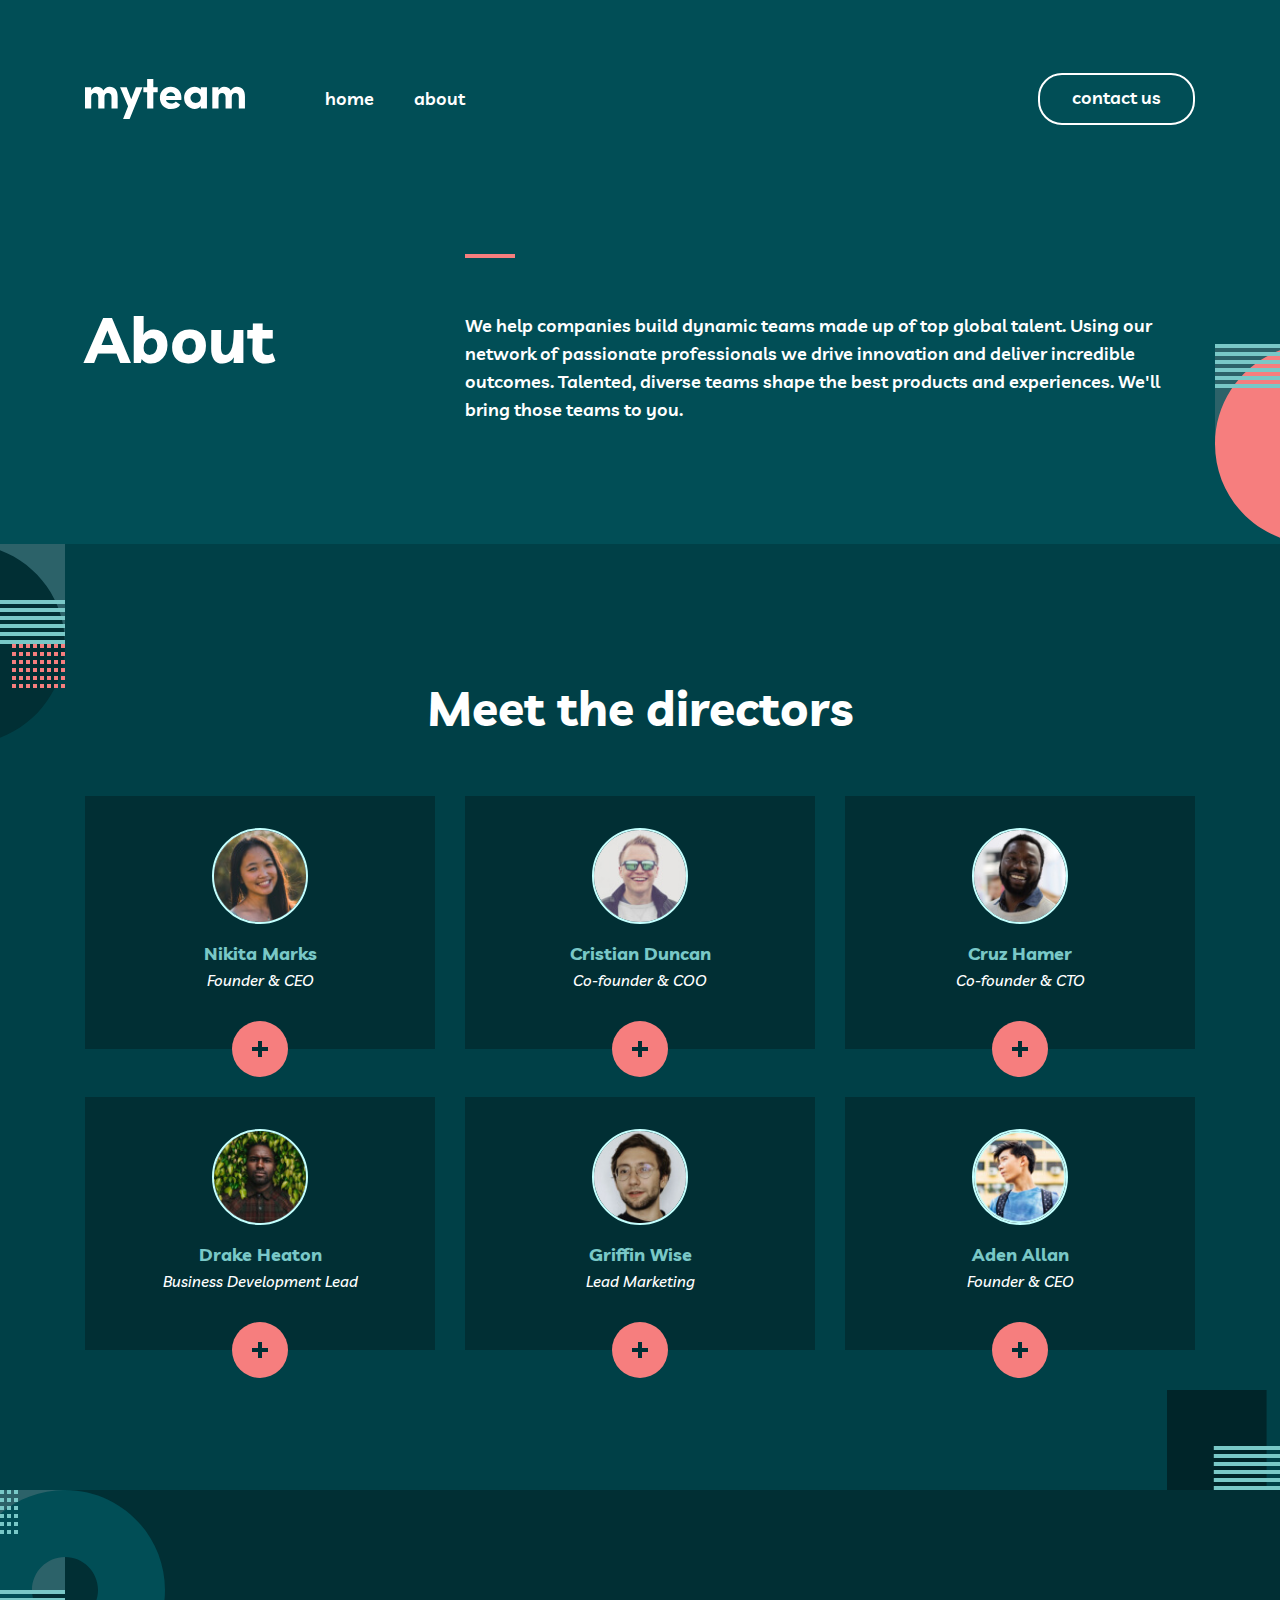
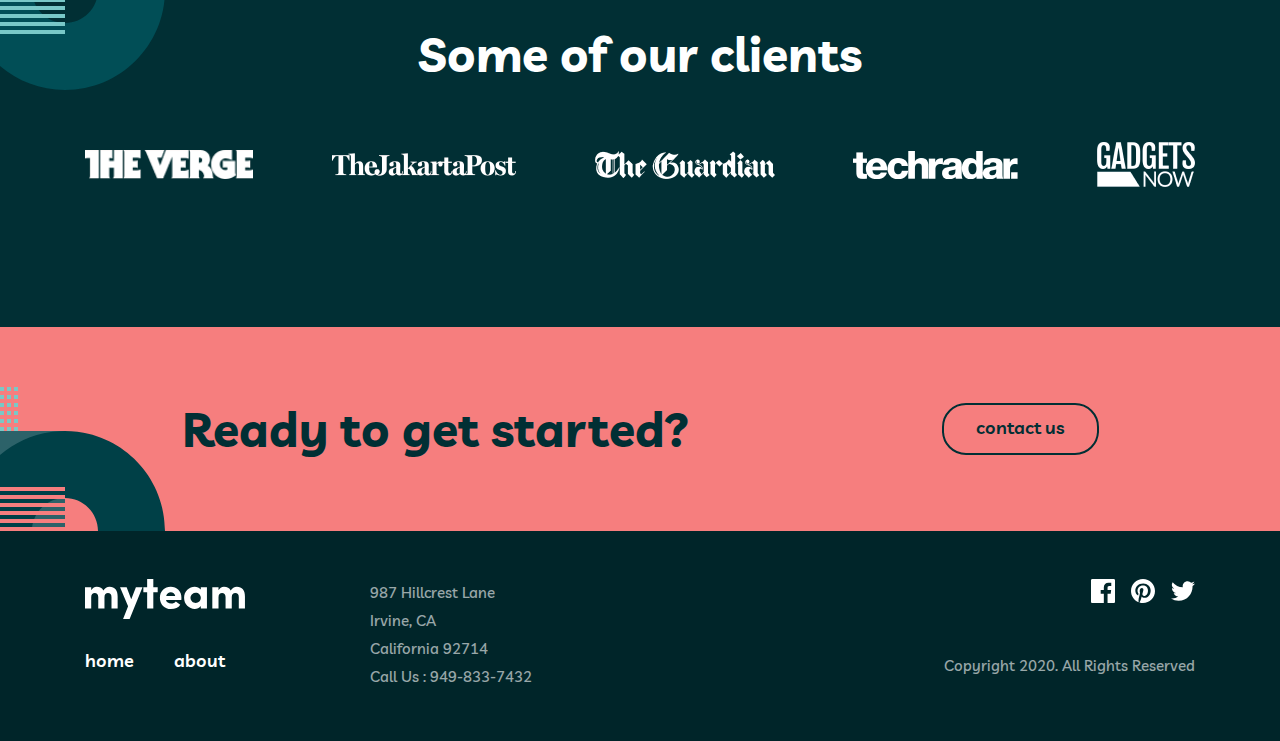
==== commit dc2f3781: "Socials hover and active styles edited" ====
--- a/about.html
+++ b/about.html
@@ -305,17 +305,17 @@
           <ul class="footer-socials-list">
             <li class="footer-socials-item">
               <a class="footer-socials-link" href="https://facebook.com" target="_blank">
-                <img class="footer-socials-icon-image" src="./images/icon-facebook.svg" alt="Footer Facebook icon" width="24" height="24">
+                <svg class="footer-socials-link-icon" width="24" height="24" fill="none" xmlns="http://www.w3.org/2000/svg"><path d="M22.675 0H1.325C.593 0 0 .593 0 1.325v21.351C0 23.407.593 24 1.325 24H12.82v-9.294H9.692v-3.622h3.128V8.413c0-3.1 1.893-4.788 4.659-4.788 1.325 0 2.463.099 2.795.143v3.24l-1.918.001c-1.504 0-1.795.715-1.795 1.763v2.313h3.587l-.467 3.622h-3.12V24h6.116c.73 0 1.323-.593 1.323-1.325V1.325C24 .593 23.407 0 22.675 0Z" fill="#fff"/></svg>
               </a>
             </li>
             <li class="footer-socials-item">
               <a class="footer-socials-link" href="https://pinterest.com" target="_blank">
-                <img class="footer-socials-icon-image" src="./images/icon-pinterest.svg" alt="Footer Pinterest icon" width="24" height="24">
+                <svg class="footer-socials-link-icon" width="24" height="24" fill="none" xmlns="http://www.w3.org/2000/svg"><path d="M12 0C5.373 0 0 5.372 0 12c0 5.084 3.163 9.426 7.627 11.174-.105-.949-.2-2.405.042-3.441.218-.937 1.407-5.965 1.407-5.965s-.359-.719-.359-1.782c0-1.668.967-2.914 2.171-2.914 1.023 0 1.518.769 1.518 1.69 0 1.029-.655 2.568-.994 3.995-.283 1.194.599 2.169 1.777 2.169 2.133 0 3.772-2.249 3.772-5.495 0-2.873-2.064-4.882-5.012-4.882-3.414 0-5.418 2.561-5.418 5.207 0 1.031.397 2.138.893 2.738a.36.36 0 0 1 .083.345l-.333 1.36c-.053.22-.174.267-.402.161-1.499-.698-2.436-2.889-2.436-4.649 0-3.785 2.75-7.262 7.929-7.262 4.163 0 7.398 2.967 7.398 6.931 0 4.136-2.607 7.464-6.227 7.464-1.216 0-2.359-.631-2.75-1.378l-.748 2.853c-.271 1.043-1.002 2.35-1.492 3.146C9.57 23.812 10.763 24 12 24c6.627 0 12-5.373 12-12 0-6.628-5.373-12-12-12Z" fill="#fff"/></svg>
               </a>
             </li>
             <li class="footer-socials-item">
               <a class="footer-socials-link" href="https://twitter.com" target="_blank">
-                <img class="footer-socials-icon-image" src="./images/icon-twitter.svg" alt="Footer Facebook icon" width="24" height="24">
+                <svg class="footer-socials-link-icon" width="24" height="20" fill="none" xmlns="http://www.w3.org/2000/svg"><path d="M24 2.557a9.83 9.83 0 0 1-2.828.775A4.932 4.932 0 0 0 23.337.608a9.864 9.864 0 0 1-3.127 1.195A4.916 4.916 0 0 0 16.616.248c-3.179 0-5.515 2.966-4.797 6.045A13.978 13.978 0 0 1 1.671 1.149a4.93 4.93 0 0 0 1.523 6.574 4.903 4.903 0 0 1-2.229-.616c-.054 2.281 1.581 4.415 3.949 4.89a4.935 4.935 0 0 1-2.224.084 4.928 4.928 0 0 0 4.6 3.419A9.9 9.9 0 0 1 0 17.54a13.94 13.94 0 0 0 7.548 2.212c9.142 0 14.307-7.721 13.995-14.646A10.025 10.025 0 0 0 24 2.557Z" fill="#fff"/></svg>
               </a>
             </li>
           </ul>
--- a/css/styles.css
+++ b/css/styles.css
@@ -154,7 +154,7 @@
 }
 
 .sitenav-link:hover {
-  opacity: 0.8;
+  color: var(--primary-color);
 }
 
 .sitenav-link:active {
@@ -421,22 +421,22 @@
   display: block;
 }
 
-.footer-icon {
-  display: block;
-  margin: 0;
-  margin-bottom: 25px;
+.footer-socials-link-icon {
+  display: block;
+}
+
+.footer-socials-link-icon path:hover {
+  fill: var(--primary-color);
+}
+
+.footer-socials-link-icon path:active {
+  opacity: 0.6;
 }
 
 .footer-socials-info {
   line-height: 25px;
   opacity: 0.6;
   font-weight: 500;
-}
-
-.footer-socials-icon-image {
-  width: 24px;
-  height: 24px;
-  display: block;
 }
 
 .hero-right-texts-about {
@@ -527,11 +527,21 @@
   border: 0;
   left: 50%;
   transform: translateX(-28px);
+  cursor: pointer;
+}
+
+.directors-item-pulse:hover {
+  background-color: #79c8c7;
+}
+
+.button-add-active:hover {
+  background-color: var(--primary-color)!important;
 }
 
 /* CLIENTS */
 .clients {
   padding: 140px 0;
+  background-color: #012F34;
   background-image: url("../images/clients-circle.svg");
   background-repeat: no-repeat;
   background-position: right calc(50% + 575px) top;
@@ -545,14 +555,6 @@
 
 .our-clients-image {
   display: block;
-}
-
-.footer-socials-link:hover {
-  opacity: 0.8;
-}
-
-.footer-socials-link:active {
-  opacity: 0.6;
 }
 
 /* CONTACT */
